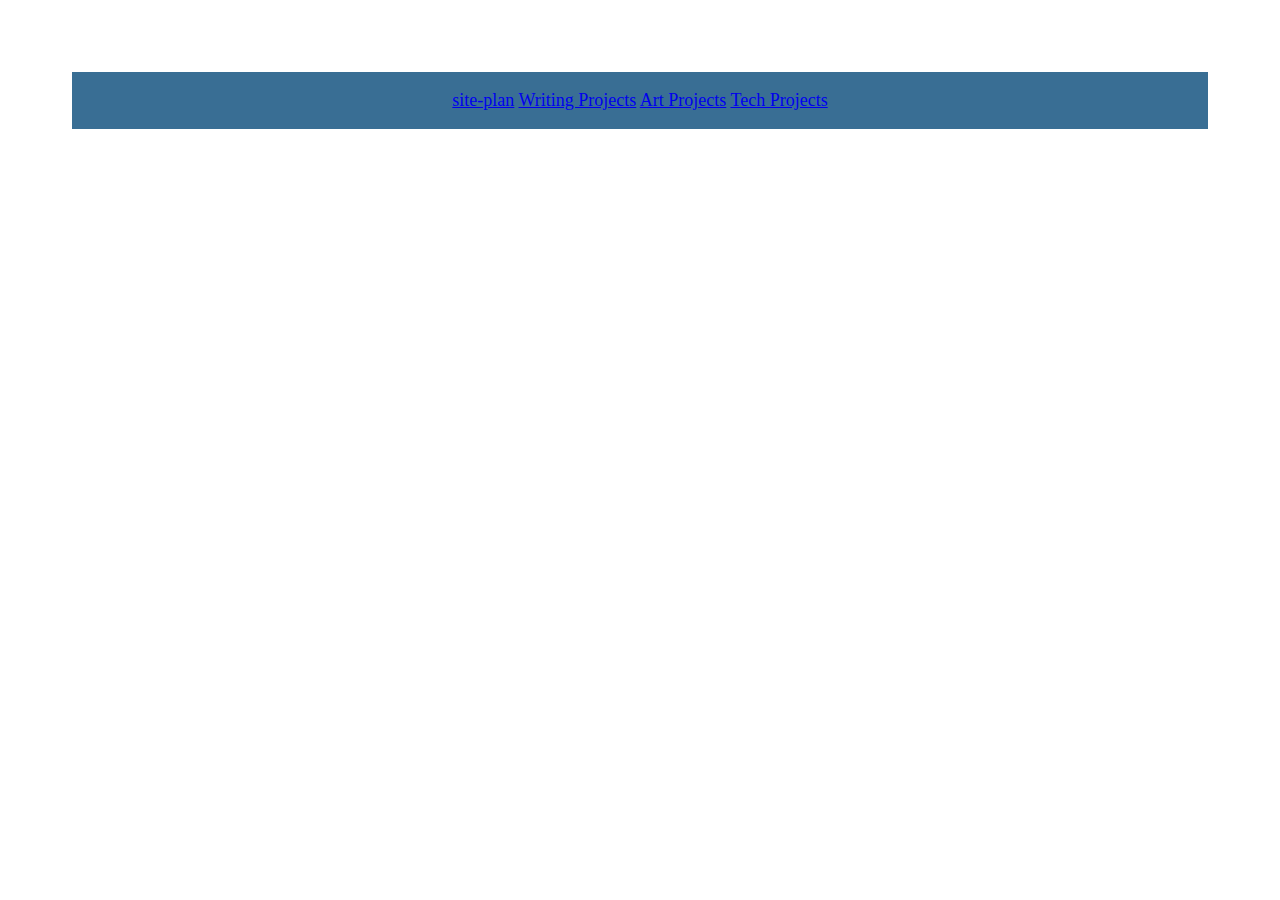
==== index.html @ 584b3587 "Added more to site plan" ====
<!-- 
This will be a website that contains all of the various projects that I have worked on 
over the years. It will contain links to references I used to learn as well as 
pictures, articles, and social media posts showing off the skills in question. It will have sections
with cards that will link to some fun projects as well some info on me. 

-->


<!DOCTYPE html>
<html lang="en">
<head>
    <meta charset="UTF-8">
    <meta name="viewport" content="width=device-width, initial-scale=1.0">
    <title>Home</title>
    <link rel="stylesheet" href="styles/site-plan.css">
</head>
<body>
    <header>
        <a href="site-plan.html">site-plan</a>
        <a href="writing/index.html">Writing Projects</a>
        <a href="art/index.html">Art Projects</a>
        <a href="tech/index.html">Tech Projects</a>
    </header>
</body>
</html>
---- styles/site-plan.css ----
/* if you are using any Google fonts change the font names below to your fonts. 
Any spaces in your font name should be replaced with a +. 
Fonts are separated by a | */
@import url('https://fonts.googleapis.com/css?family=IM+Fell+French+Canon+SC|Lato');
@import url('./font/acorn.woff');
@import url('./font/gt.woff');

:root {
  /* change the values below to your colors from your palette */
  --primary-color: rgb(60, 60, 255) ;
  --secondary-color: rgb(255, 255, 51) ;
  --accent1-color: rgb(255, 65, 65);
  --accent2-color: rgb(48, 48, 48);

  /* change the values below to your chosen font(s) */
  --heading-font: "acorn", Helvetica;
  --paragraph-font: "gt", Helvetica, sans-serif;

  /* these colors below should be chosen from among your palette colors above */
  --headline-color-on-white: #396E94;  /* headlines on a white background */ 
  --headline-color-on-color: white; /* headlines on a colored background */ 
  --paragraph-color-on-white: #396E94; /* paragraph text on a white background */ 
  --paragraph-color-on-color: white; /* paragraph text on a colored background */ 
  --paragraph-background-color: #396E94  ;
  --nav-link-color: #396E94;
  --nav-background-color: #D4AC0D;
  --nav-hover-link-color: white;
  --nav-hover-background-color: #396E94;
}


/*  Look around below...but DON'T CHANGE ANYTHING! */

body {
  max-width: 1200px;
  margin: 0 auto;
  padding: 4em;
  font-size: 18px;
  text-align: center;
}
img {
  display: block;
  margin: 0 auto;
}
h1, h2, h3, h4, h5, h6 {
  font-family: var(--heading-font);
  color: var(--headline-color-on-white);
}
h2 {
  text-align: center;
}
hr {
  height: 3px;
  margin: 35px 0;
  background: var(--accent1-color);
}
header {
  padding: 1em;
  text-align: center;
  color: var(--headline-color-on-color);
  background-color: var(--paragraph-background-color);
}
header > h1, header > h2 {
  color: var(--headline-color-on-color);
}

p {
  font-family: var(--paragraph-font);
  color: var(--paragraph-color-on-white);
  padding: 1em;
}
.colors {
  width: 100%;
  min-width: 350px;
  margin: 30px auto;
  text-align: center;
}
.colors th {
  background-color: #999;
}
.colors td{
  width: 25%;
  height: 3em;
}

.primary {
  background-color: var(--primary-color);
}
.secondary {
  background-color: var(--secondary-color);
}
.accent1 {
  background-color: var(--accent1-color);
}
.accent2{
  background-color: var(--accent2-color);
}

p.colored {
  background-color: var(--paragraph-background-color);
  color: var(--paragraph-color-on-color);
}

nav {
  background-color: var(--nav-background-color);
  line-height: 3em;
  text-align: center;
  font-size: 1.2em;
}
nav  {
  list-style-type: none;
  display: flex;

}
nav a {
  padding:1em;
  min-width: 120px;
  text-decoration: none;
  padding: 10px;

}
nav a:link, nav a:visited {
  color: var(--nav-link-color);
}
nav a:hover {
  color: var(--nav-hover-link-color);
  background-color: var(--nav-hover-background-color);
}

.sitemap {
  display: grid;
  justify-content: center;

  grid-template-columns: repeat(6, 15%);
  grid-template-rows: 3em 1.5em 1.5em 3em;
  grid-template-areas: ". . home home . ."
    ". . . top . ."
    ". left left right right ."
    "page2 page2 . . page3 page3";
}
.sitemap > div {

  text-align: center;

}
.sm-home {
  grid-area: home;
  background-color: #ccc;
  line-height: 3em;
}
.sm-page2 {
  grid-area: page2;
  background-color: #ccc;
  line-height: 3em;
}
.sm-page3 {
  grid-area: page3;
  background-color: #ccc;
  line-height: 3em;
}

.top {
  grid-area: top;
  border-left: 1px solid;
}

.left {
  grid-area: left;
  border-top: 1px solid;
  border-left: 1px solid;
}

.right {
  grid-area: right;
  border-top: 1px solid;
  border-right: 1px solid;
}
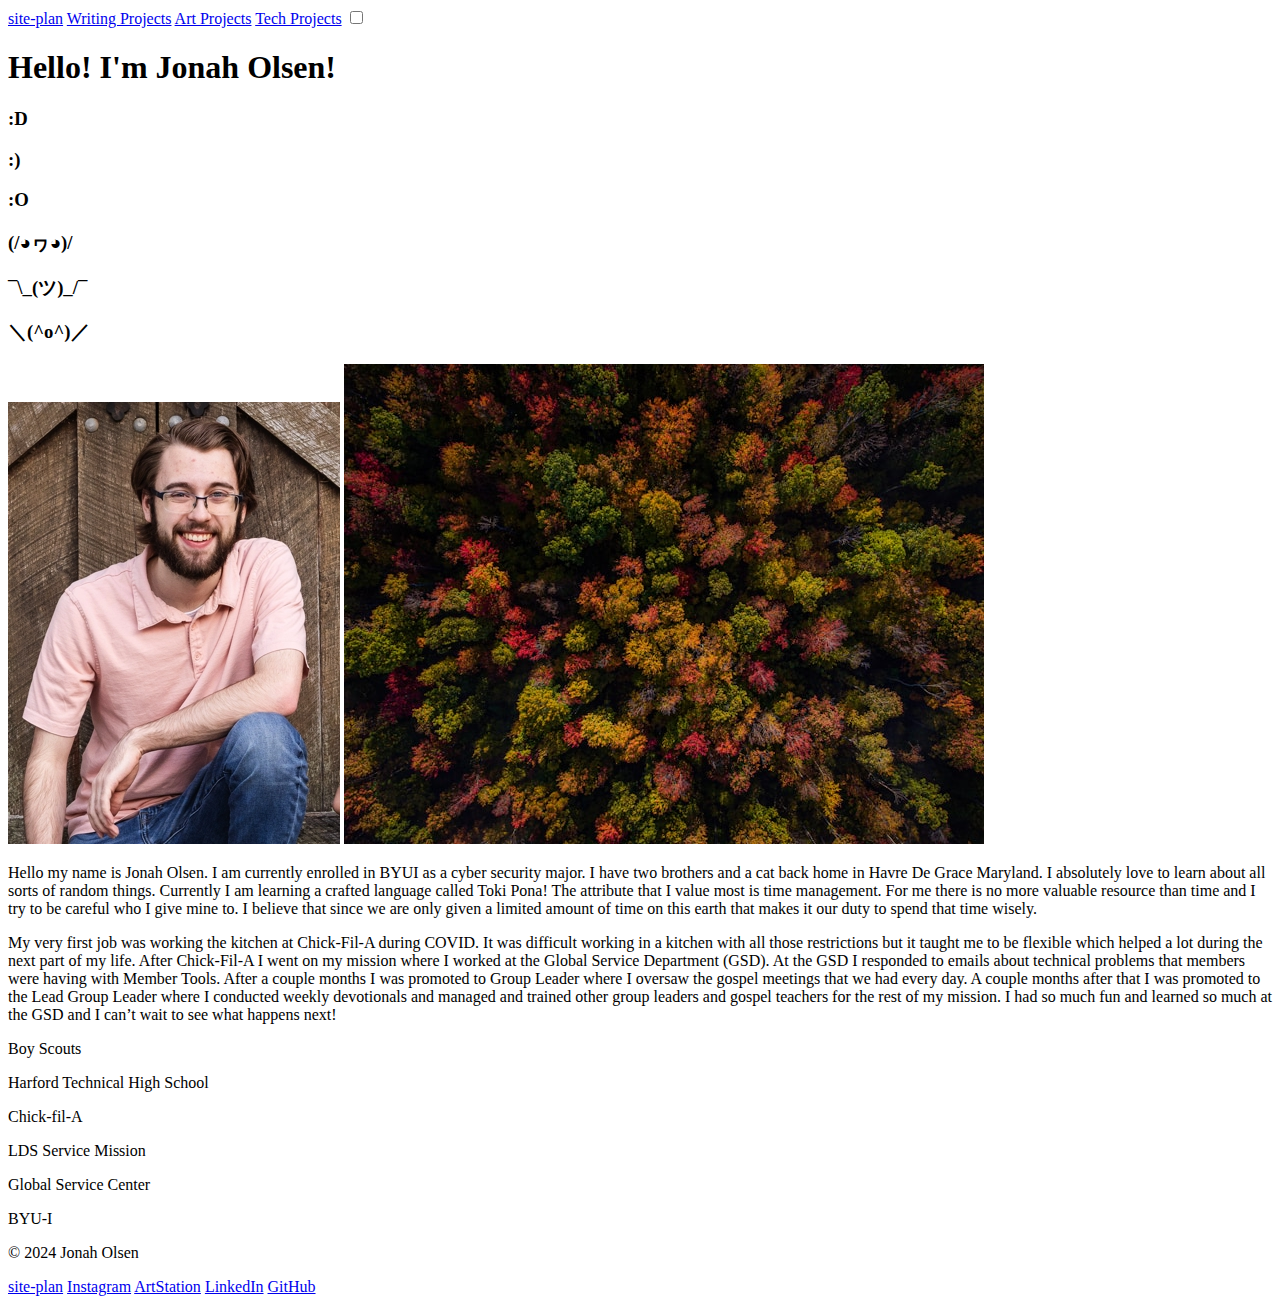
==== commit 54084c45: "added html" ====
--- a/index.html
+++ b/index.html
@@ -5,22 +5,87 @@
 with cards that will link to some fun projects as well some info on me. 
 
 -->
-
-
 <!DOCTYPE html>
 <html lang="en">
 <head>
     <meta charset="UTF-8">
     <meta name="viewport" content="width=device-width, initial-scale=1.0">
-    <title>Home</title>
-    <link rel="stylesheet" href="styles/site-plan.css">
+    <title>JonahOlsen || Home</title>
+    <link rel="stylesheet" href="styles/styles.css">
 </head>
 <body>
     <header>
+        <!-- <a class="logo" href="index.html"><img src="images/logo.png" alt="JonahOlsen.com"></a> -->
+        <nav>
+            <a href="index.html"></a>
+            <a href="site-plan.html">site-plan</a>
+            <a href="writing/index.html">Writing Projects</a>
+            <a href="art/index.html">Art Projects</a>
+            <a href="tech/index.html">Tech Projects</a>
+            <label class="switch">
+                <input type="checkbox">
+                <span class="slider round"></span>
+            </label>
+        </nav>
+    </header>
+    <main>
+        <div class="welcome" >
+            <h1>Hello! I'm Jonah Olsen!</h1>
+            <h3 class="emoti" >:D</h3>
+            <h3 class="emoti" >:)</h3>
+            <h3 class="emoti" >:O</h3>
+            <h3 class="emoti" >(/◕ヮ◕)/</h3>
+            <h3 class="emoti" >¯\_(ツ)_/¯</h3>
+            <h3 class="emoti" >＼(^o^)／</h3>
+        </div>
+
+        <div class="about_me">
+            <img class="me" src="images/SAC0088.webp" alt="A picture of Jonah Olsen">
+            <img class="behind_me" src="images/marylandTrees.jpg" alt="Trees">
+            <div class="about_me_body" >
+                <p>
+                    Hello my name is Jonah Olsen. I am currently enrolled in BYUI as a cyber security major. I have two brothers and a cat back home in Havre De Grace Maryland. I absolutely love to learn about all sorts of random things. Currently I am learning a crafted language called Toki Pona!
+                    The attribute that I value most is time management. For me there is no more valuable resource than time and I try to be careful who I give mine to. I believe that since we are only given a limited amount of time on this earth that makes it our duty to spend that time wisely. 
+                </p>
+            </div>
+        </div>
+
+        <div class="experience" >
+            <div class="experience_body" >
+                <p>
+                    My very first job was working the kitchen at Chick-Fil-A during COVID. It was difficult working in a kitchen with all those restrictions but it taught me to be flexible which helped a lot during the next part of my life. After Chick-Fil-A I went on my mission where I worked at the Global Service Department (GSD). At the GSD I responded to emails about technical problems that members were having with Member Tools. After a couple months I was promoted to Group Leader where I oversaw the gospel meetings that we had every day. A couple months after that I was promoted to the Lead Group Leader where I conducted weekly devotionals and managed and trained other group leaders and gospel teachers for the rest of my mission. I had so much fun and learned so much at the GSD and I can’t wait to see what happens next!
+                </p>
+            </div>
+            <div class="timeline_container" >
+                <div>
+                    <p>Boy Scouts</p>
+                </div>
+                <div>
+                    <p>Harford Technical High School</p>
+                </div>
+                <div>
+                    <p>Chick-fil-A</p>
+                </div>
+                <div>
+                    <p>LDS Service Mission</p>
+                </div>
+                <div>
+                    <p>Global Service Center</p>
+                </div>
+                <div>
+                    <p>BYU-I</p>
+                </div>
+            </div>
+        </div>
+    </main>
+
+    <footer>
+        <p class="copyright" >&copy; 2024 Jonah Olsen</p>
         <a href="site-plan.html">site-plan</a>
-        <a href="writing/index.html">Writing Projects</a>
-        <a href="art/index.html">Art Projects</a>
-        <a href="tech/index.html">Tech Projects</a>
-    </header>
+        <a href="#">Instagram</a>
+        <a href="#">ArtStation</a>
+        <a href="#">LinkedIn</a>
+        <a href="#">GitHub</a>
+    </footer>
 </body>
 </html>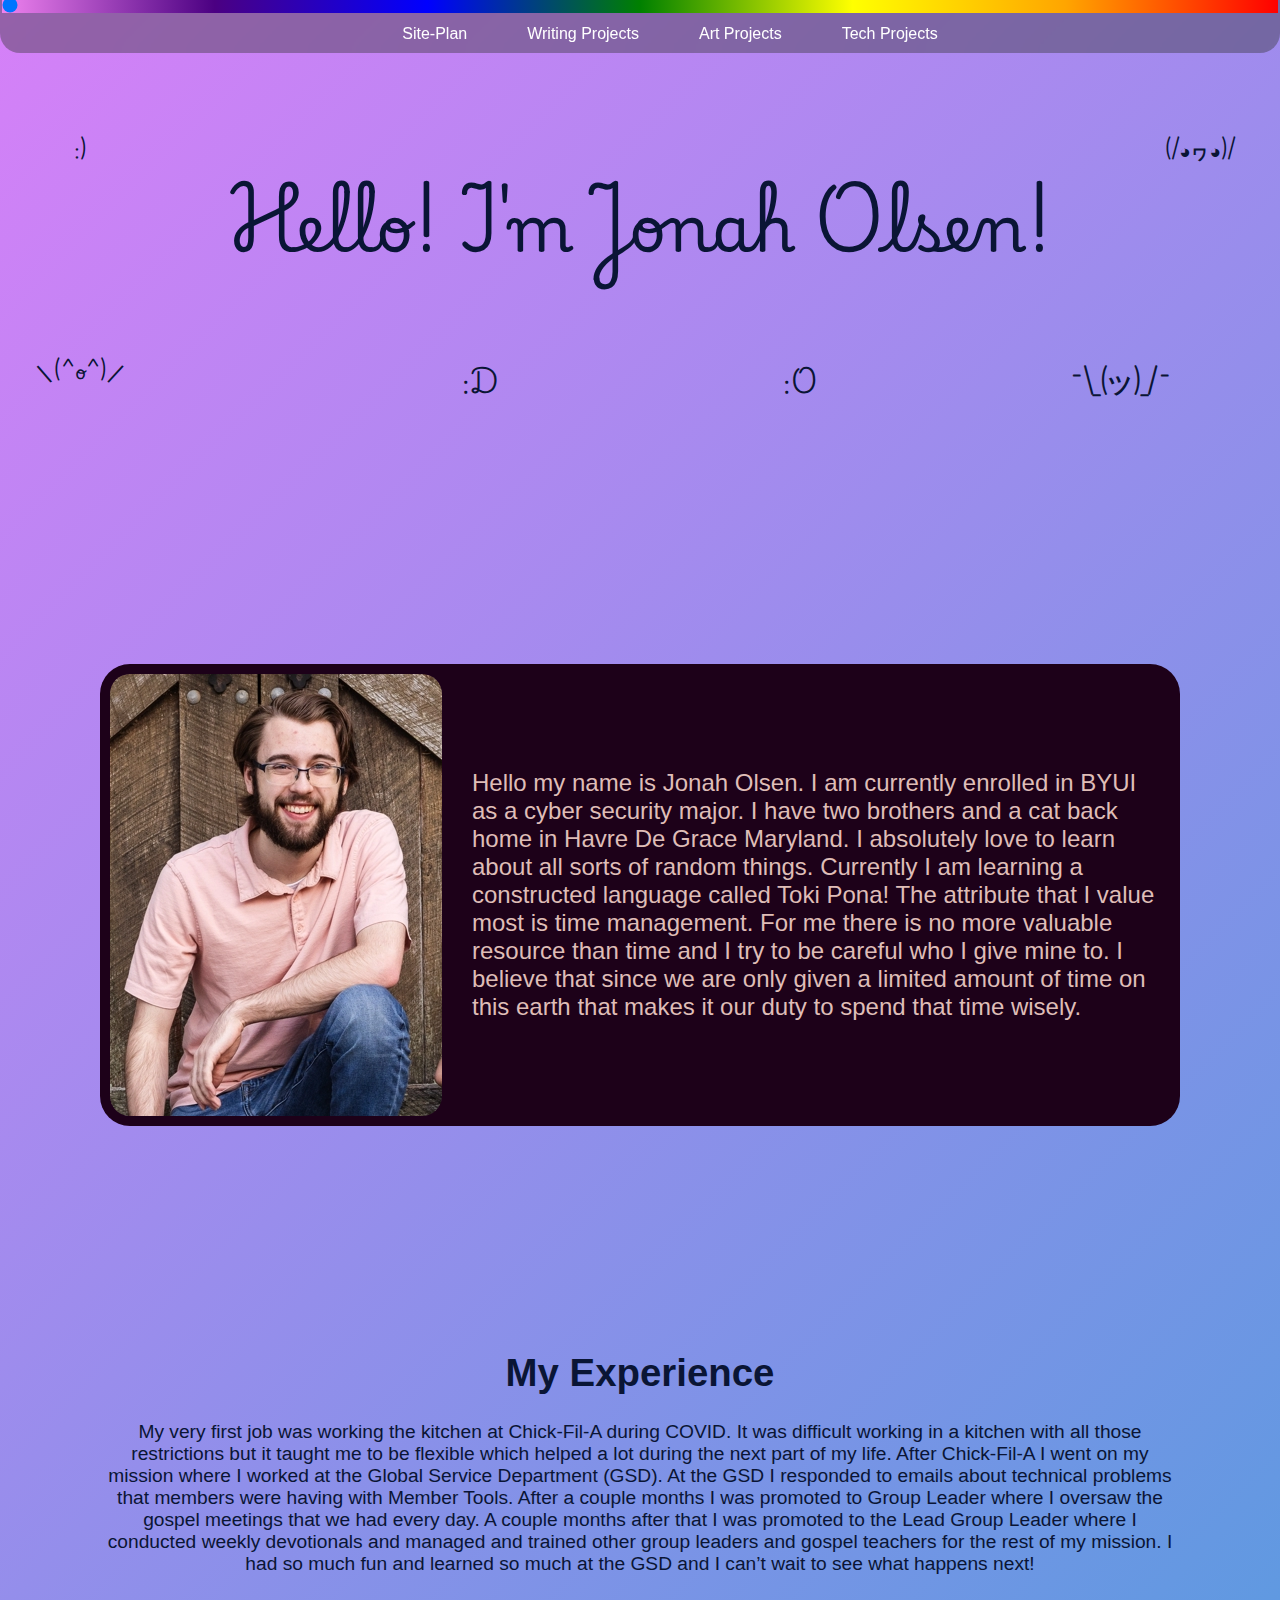
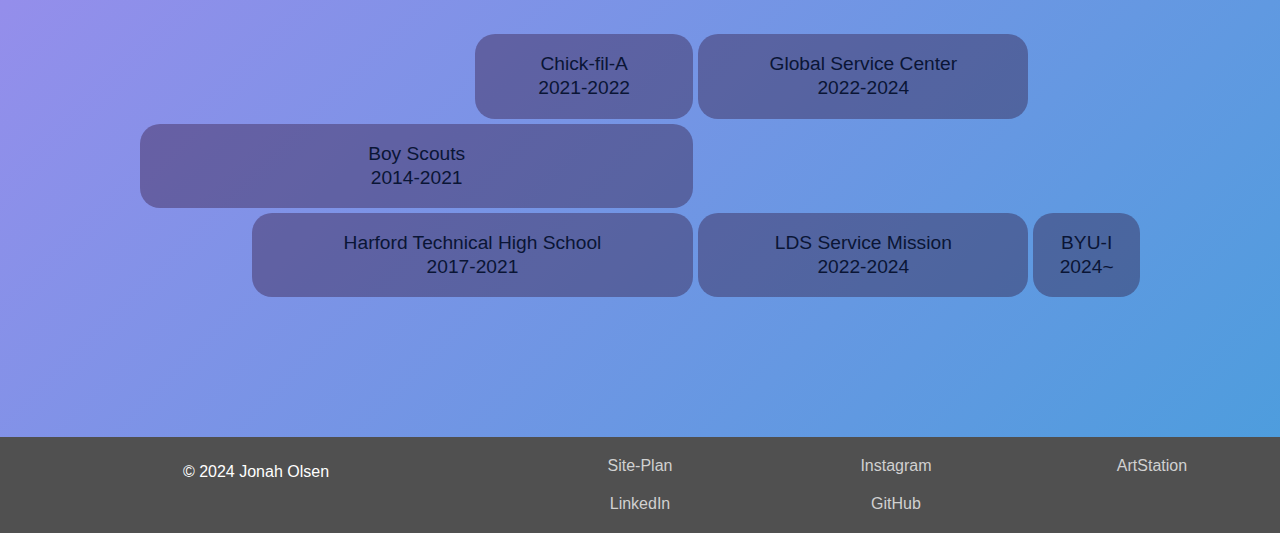
==== commit 202ba574: "added css for home page" ====
--- a/index.html
+++ b/index.html
@@ -10,41 +10,39 @@
 <head>
     <meta charset="UTF-8">
     <meta name="viewport" content="width=device-width, initial-scale=1.0">
-    <title>JonahOlsen || Home</title>
+    <title>Home</title>
     <link rel="stylesheet" href="styles/styles.css">
+    <link rel="icon" href="favicon.ico" type="image/x-icon">
 </head>
 <body>
     <header>
         <!-- <a class="logo" href="index.html"><img src="images/logo.png" alt="JonahOlsen.com"></a> -->
+        <input type="range" min="1" max="7" value="0" class="slider" id="color-slider">
         <nav>
             <a href="index.html"></a>
-            <a href="site-plan.html">site-plan</a>
+            <a href="site-plan.html">Site-Plan</a>
             <a href="writing/index.html">Writing Projects</a>
             <a href="art/index.html">Art Projects</a>
             <a href="tech/index.html">Tech Projects</a>
-            <label class="switch">
-                <input type="checkbox">
-                <span class="slider round"></span>
-            </label>
         </nav>
     </header>
+    <div class="space" ></div>
     <main>
         <div class="welcome" >
             <h1>Hello! I'm Jonah Olsen!</h1>
-            <h3 class="emoti" >:D</h3>
-            <h3 class="emoti" >:)</h3>
-            <h3 class="emoti" >:O</h3>
-            <h3 class="emoti" >(/◕ヮ◕)/</h3>
-            <h3 class="emoti" >¯\_(ツ)_/¯</h3>
-            <h3 class="emoti" >＼(^o^)／</h3>
+            <h3 class="emoti1" >:D</h3>
+            <h3 class="emoti2" >:)</h3>
+            <h3 class="emoti3" >:O</h3>
+            <h3 class="emoti4" >(/◕ヮ◕)/</h3>
+            <h3 class="emoti5" >¯\_(ツ)_/¯</h3>
+            <h3 class="emoti6" >＼(^o^)／</h3>
         </div>
 
         <div class="about_me">
-            <img class="me" src="images/SAC0088.webp" alt="A picture of Jonah Olsen">
-            <img class="behind_me" src="images/marylandTrees.jpg" alt="Trees">
             <div class="about_me_body" >
+                <img class="me" src="images/SAC0088.webp" alt="A picture of Jonah Olsen">
                 <p>
-                    Hello my name is Jonah Olsen. I am currently enrolled in BYUI as a cyber security major. I have two brothers and a cat back home in Havre De Grace Maryland. I absolutely love to learn about all sorts of random things. Currently I am learning a crafted language called Toki Pona!
+                    Hello my name is Jonah Olsen. I am currently enrolled in BYUI as a cyber security major. I have two brothers and a cat back home in Havre De Grace Maryland. I absolutely love to learn about all sorts of random things. Currently I am learning a constructed language called Toki Pona!
                     The attribute that I value most is time management. For me there is no more valuable resource than time and I try to be careful who I give mine to. I believe that since we are only given a limited amount of time on this earth that makes it our duty to spend that time wisely. 
                 </p>
             </div>
@@ -52,28 +50,35 @@
 
         <div class="experience" >
             <div class="experience_body" >
+                <h1>My Experience</h1>
                 <p>
                     My very first job was working the kitchen at Chick-Fil-A during COVID. It was difficult working in a kitchen with all those restrictions but it taught me to be flexible which helped a lot during the next part of my life. After Chick-Fil-A I went on my mission where I worked at the Global Service Department (GSD). At the GSD I responded to emails about technical problems that members were having with Member Tools. After a couple months I was promoted to Group Leader where I oversaw the gospel meetings that we had every day. A couple months after that I was promoted to the Lead Group Leader where I conducted weekly devotionals and managed and trained other group leaders and gospel teachers for the rest of my mission. I had so much fun and learned so much at the GSD and I can’t wait to see what happens next!
                 </p>
             </div>
             <div class="timeline_container" >
-                <div>
+                <div class="boyscouts" >
                     <p>Boy Scouts</p>
+                    <p>2014-2021</p>
                 </div>
-                <div>
+                <div class="highschool" >
                     <p>Harford Technical High School</p>
+                    <p>2017-2021</p>
                 </div>
-                <div>
+                <div class="chick" >
                     <p>Chick-fil-A</p>
+                    <p>2021-2022</p>
                 </div>
-                <div>
+                <div class="mission" >
                     <p>LDS Service Mission</p>
+                    <p>2022-2024</p>
                 </div>
-                <div>
+                <div class="gsd" >
                     <p>Global Service Center</p>
+                    <p>2022-2024</p>
                 </div>
-                <div>
+                <div class="byui" >
                     <p>BYU-I</p>
+                    <p>2024~</p>
                 </div>
             </div>
         </div>
@@ -81,7 +86,7 @@
 
     <footer>
         <p class="copyright" >&copy; 2024 Jonah Olsen</p>
-        <a href="site-plan.html">site-plan</a>
+        <a href="site-plan.html">Site-Plan</a>
         <a href="#">Instagram</a>
         <a href="#">ArtStation</a>
         <a href="#">LinkedIn</a>
--- a/styles/styles.css
+++ b/styles/styles.css
@@ -0,0 +1,243 @@
+@import url('https://fonts.googleapis.com/css?family=IM+Fell+French+Canon+SC|Lato');
+@import url('https://fonts.googleapis.com/css2?family=Playwrite+PT:wght@100..400&display=swap');
+@font-face {
+    font-family: 'ExampleFont';
+    src: url('font/SFPRODISPLAYREGULAR.otf') format('opentype');
+}
+
+body{
+    /* font-family: "Playwrite PT", sans-serif; */
+    font-family: "SF", sans-serif;
+    margin: 0;
+    padding: 0;
+    color: rgb(10, 21, 53);
+    background: linear-gradient(-45deg, #06f1ba, #23a6d5, #d680f8);
+	background-size: 400% 400%;
+	animation: gradient 15s ease infinite;
+	height: 100vh;
+    /* overflow: hidden; */
+}
+body::-webkit-scrollbar {
+    display: none;
+}
+@keyframes gradient {
+	0% {
+		background-position: 0% 50%;
+	}
+	50% {
+		background-position: 100% 50%;
+	}
+	100% {
+		background-position: 0% 50%;
+	}
+}
+header {
+    background-color: rgba(51, 51, 51, 0.4);
+    backdrop-filter: blur(10px);
+    color: white;
+    padding-bottom: 10px 0;
+    text-align: center;
+    width: 100%;
+    position: fixed;
+    top: 0;
+    left: 0;
+    z-index: 1001;
+    border-bottom-left-radius: 20px;
+    border-bottom-right-radius: 20px;
+    display: grid;
+    grid-template-rows: 15px 1fr;
+}
+header nav {
+    grid-row: 2/3;
+    display: flex;
+    justify-content: center;
+    gap: 30px;
+}
+header .slider{
+    grid-row: 1/2;
+    height: calc(100% - 10px); 
+    outline: none;
+    /* background: linear-gradient(to right, violet, indigo, blue, green, yellow, orange, red); */
+}
+#color-slider::-webkit-slider-runnable-track {
+    background: linear-gradient(to right, violet, indigo, blue, green, yellow, orange, red);
+}
+header nav a {
+    color: white;
+    text-decoration: none;
+    padding: 10px 15px;
+    transition: background-color 0.3s, color 0.3s;
+}
+
+header nav a:hover {
+    background-color: rgba(255, 255, 255, 0.2);
+    color: #290625;
+    border-radius: 5px;
+}
+
+.space {
+    height: 100px; /* Adjusted to match header height */
+}
+.welcome{
+    padding: 10px 0;
+    text-align: center;
+    display: grid;
+    grid-template-columns: repeat(8, 1fr);
+    grid-template-rows: repeat(2, 1fr);
+    font-family: "playwrite PT", sans-serif;
+}
+.welcome h1{
+    grid-column: 2 / 8;
+    grid-row: 1 / 2;
+    font-size: 4em;
+}
+.emoti1{
+    grid-column: 3 / 5;
+    grid-row: 2 / 3;
+    font-size: 1.5em;
+}
+.emoti3{
+    grid-column: 5 / 7;
+    grid-row: 2 / 3;
+    font-size: 1.5em;
+}
+.emoti5{
+    grid-column: 7 / 9;
+    grid-row: 2 / 3;
+    font-size: 1.5em;
+}
+.about_me{
+    padding: 100px 100px;
+    text-align: center;
+    display: grid;
+    grid-template-columns: repeat(8, 1fr);
+    grid-template-rows: repeat(3, 1fr);
+    gap: 20px;
+}
+.about_me_body p{
+    padding: 10px;
+    color: #dfbdb7;
+    grid-column: 1 / 2;
+}
+.me {
+    grid-column: 1 / 4;
+    z-index: 1000;
+    width: 100%; 
+    height: auto; 
+    object-fit: cover; 
+    border-radius: 20px;
+}
+.about_me_body {
+    grid-column: 1 / 9; 
+    grid-row: 1 / 4; 
+    font-size: 1.5em;
+    background-color: rgb(29, 1, 25);
+    color: #8dccbd;
+    border-radius: 30px;
+    padding: 10px;
+    display: flex;
+    align-items: center; 
+    justify-content: center;
+    text-align: left;
+    gap: 20px; 
+}
+.experience{
+    padding: 100px 100px;
+    text-align: center;
+    font-size: larger;
+}
+.timeline_container{
+    display: grid;
+    grid-template-columns: repeat(9, 1fr);
+    grid-template-rows: repeat(3, 1fr);
+    gap: 5px;
+    padding: 40px;
+}
+.timeline_container div :nth-child(1){
+    margin-bottom: 2px;
+}
+.timeline_container div :nth-child(2){
+    margin-top: 2px;
+}
+.boyscouts{
+    grid-column: 1 / 6;
+    grid-row: 2 / 3;
+    z-index: 1000;
+    width: 100%; 
+    height: auto; 
+    object-fit: cover; 
+    border-radius: 20px;
+    background-color: #29062559;
+}
+.highschool{
+    grid-column: 2 / 6;
+    grid-row: 3 / 4;
+    width: 100%; 
+    height: auto; 
+    object-fit: cover; 
+    border-radius: 20px;
+    background-color: #29062559;
+}
+.chick{
+    grid-column: 4 / 6;
+    grid-row: 1 / 2;
+    width: 100%; 
+    height: auto; 
+    object-fit: cover; 
+    border-radius: 20px;
+    background-color: #29062559;
+}
+.mission{
+    grid-column: 6 / 9;
+    grid-row: 3 / 4;
+    width: 100%; 
+    height: auto; 
+    object-fit: cover; 
+    border-radius: 20px;
+    background-color: #29062559;
+}
+.gsd{
+    grid-column: 6 / 9;
+    grid-row: 1 / 2;
+    width: 100%; 
+    height: auto; 
+    object-fit: cover; 
+    border-radius: 20px;
+    background-color: #29062559;
+}
+.byui{
+    grid-column: 9 / 10;
+    grid-row: 3 / 4;
+    width: 100%; 
+    height: auto; 
+    object-fit: cover; 
+    border-radius: 20px;
+    background-color: #29062559;
+}
+footer{
+    background-color: rgb(80, 80, 80);
+    color: white;
+    padding: 10px 0;
+    text-align: center;
+    width: 100%;
+    bottom: 0;
+    left: 0;
+    display: grid;
+    grid-template-rows: 1fr 1fr;
+    grid-template-columns: 2fr 1fr 1fr 1fr;
+}
+footer a {
+    color: rgb(209, 209, 209);
+    text-decoration: none;
+    padding: 10px 15px;
+    transition: background-color 0.3s, color 0.3s;
+}
+footer a:hover {
+    background-color: rgba(255, 255, 255, 0.2);
+    color: #290625;
+    border-radius: 5px;
+}
+.copyright{
+    grid-column: 1 / 2;
+    grid-row: 1 / 3;
+}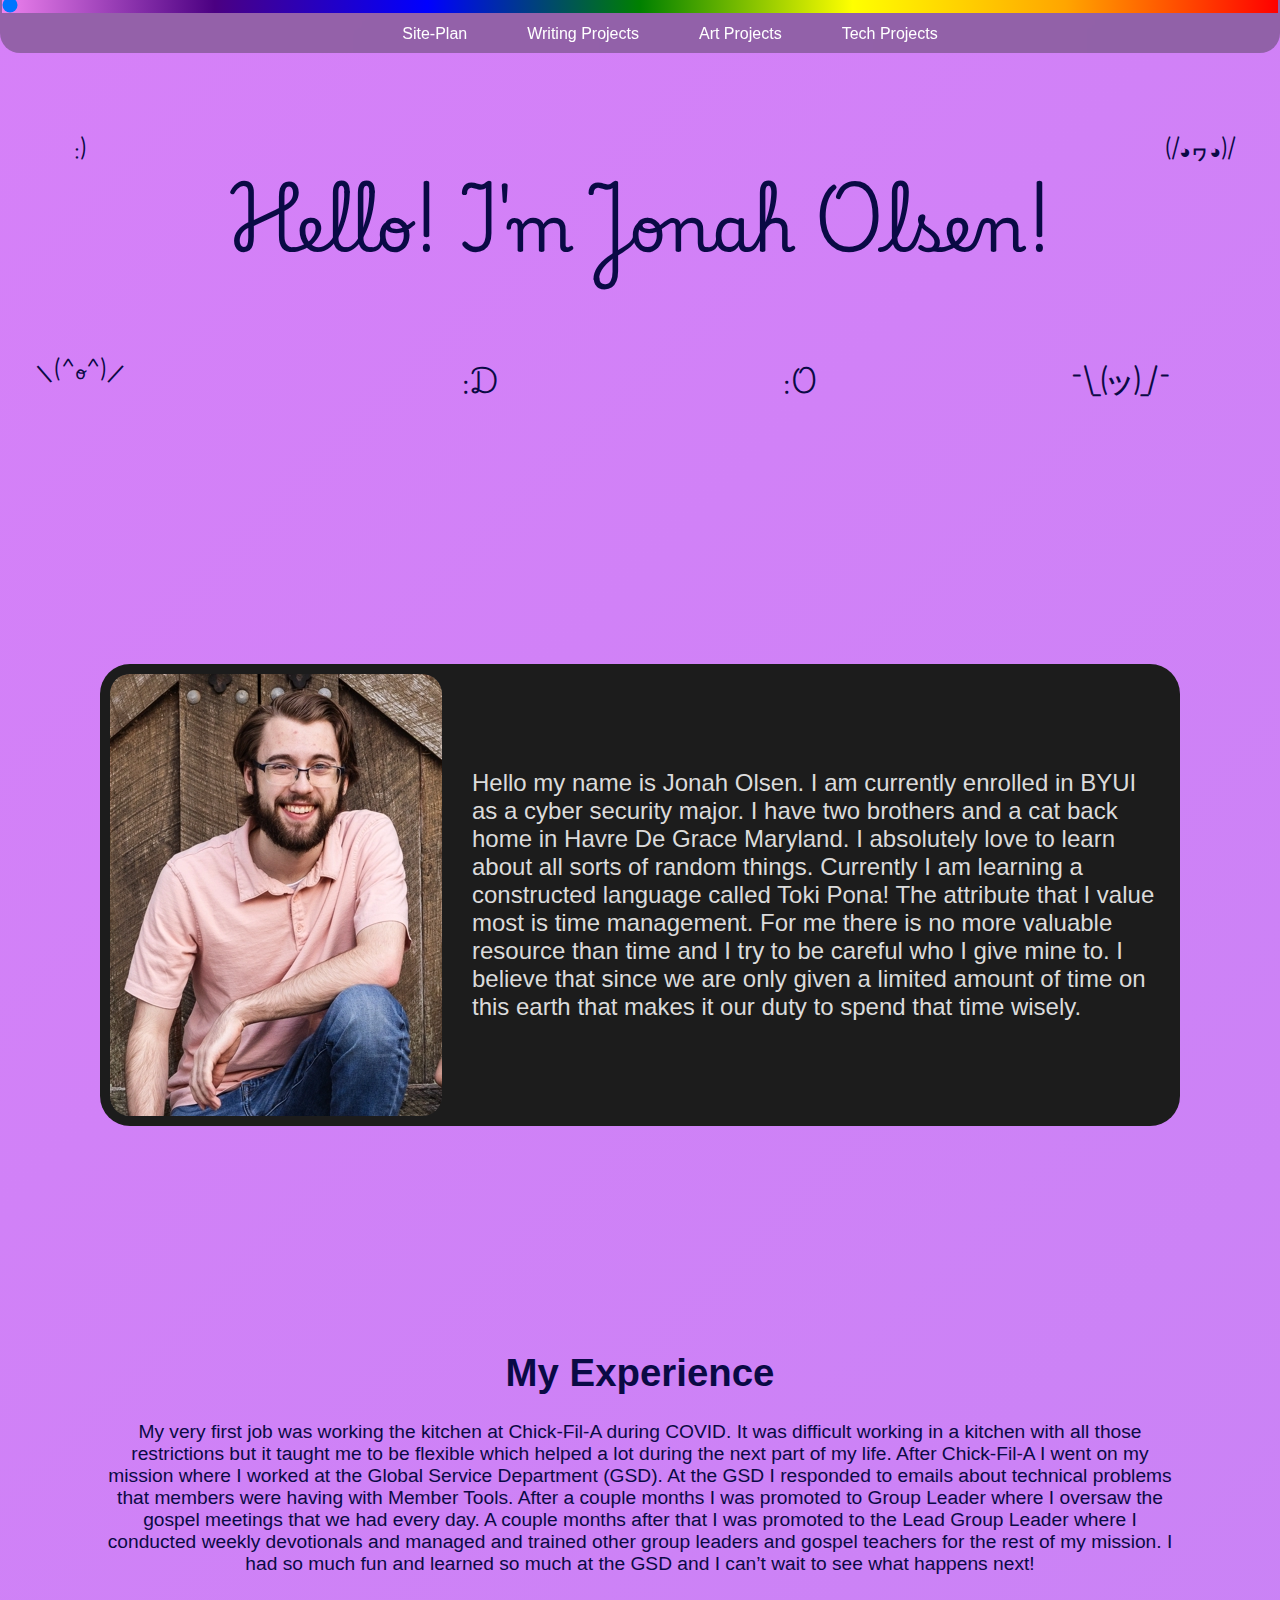
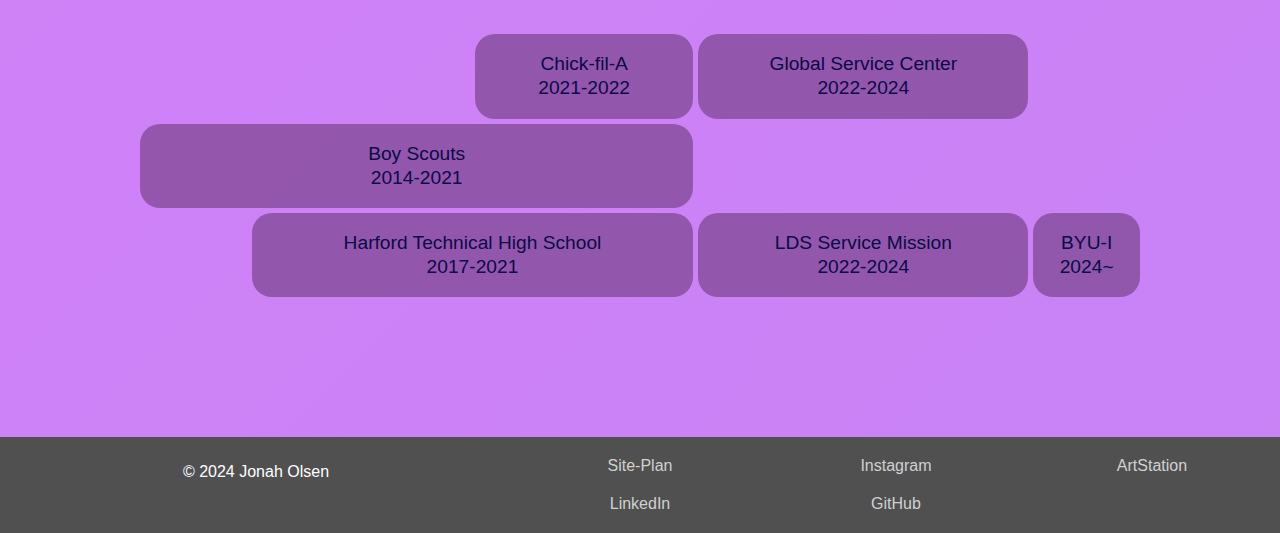
==== commit e4f970e8: "added a little funcality to slider" ====
--- a/index.html
+++ b/index.html
@@ -92,5 +92,6 @@
         <a href="#">LinkedIn</a>
         <a href="#">GitHub</a>
     </footer>
+    <script src="scripts/scripts.js"></script>
 </body>
 </html>--- a/styles/styles.css
+++ b/styles/styles.css
@@ -3,6 +3,12 @@
 @font-face {
     font-family: 'ExampleFont';
     src: url('font/SFPRODISPLAYREGULAR.otf') format('opentype');
+}
+:root {
+    --bg-color1: #06f1ba;
+    --bg-color2: #23a6d5;
+    --bg-color3: #d680f8;
+    --text-color: #0a0a45;
 }
 
 body{
@@ -10,9 +16,9 @@
     font-family: "SF", sans-serif;
     margin: 0;
     padding: 0;
-    color: rgb(10, 21, 53);
-    background: linear-gradient(-45deg, #06f1ba, #23a6d5, #d680f8);
-	background-size: 400% 400%;
+    color: var(--text-color);
+    background: linear-gradient(-45deg, var(--bg-color1), var(--bg-color2), var(--bg-color3));
+	background-size: 4000% 4000%;
 	animation: gradient 15s ease infinite;
 	height: 100vh;
     /* overflow: hidden; */
@@ -116,7 +122,7 @@
 }
 .about_me_body p{
     padding: 10px;
-    color: #dfbdb7;
+    color: #dbdbdb;
     grid-column: 1 / 2;
 }
 .me {
@@ -131,7 +137,7 @@
     grid-column: 1 / 9; 
     grid-row: 1 / 4; 
     font-size: 1.5em;
-    background-color: rgb(29, 1, 25);
+    background-color: rgb(28, 28, 28);
     color: #8dccbd;
     border-radius: 30px;
     padding: 10px;
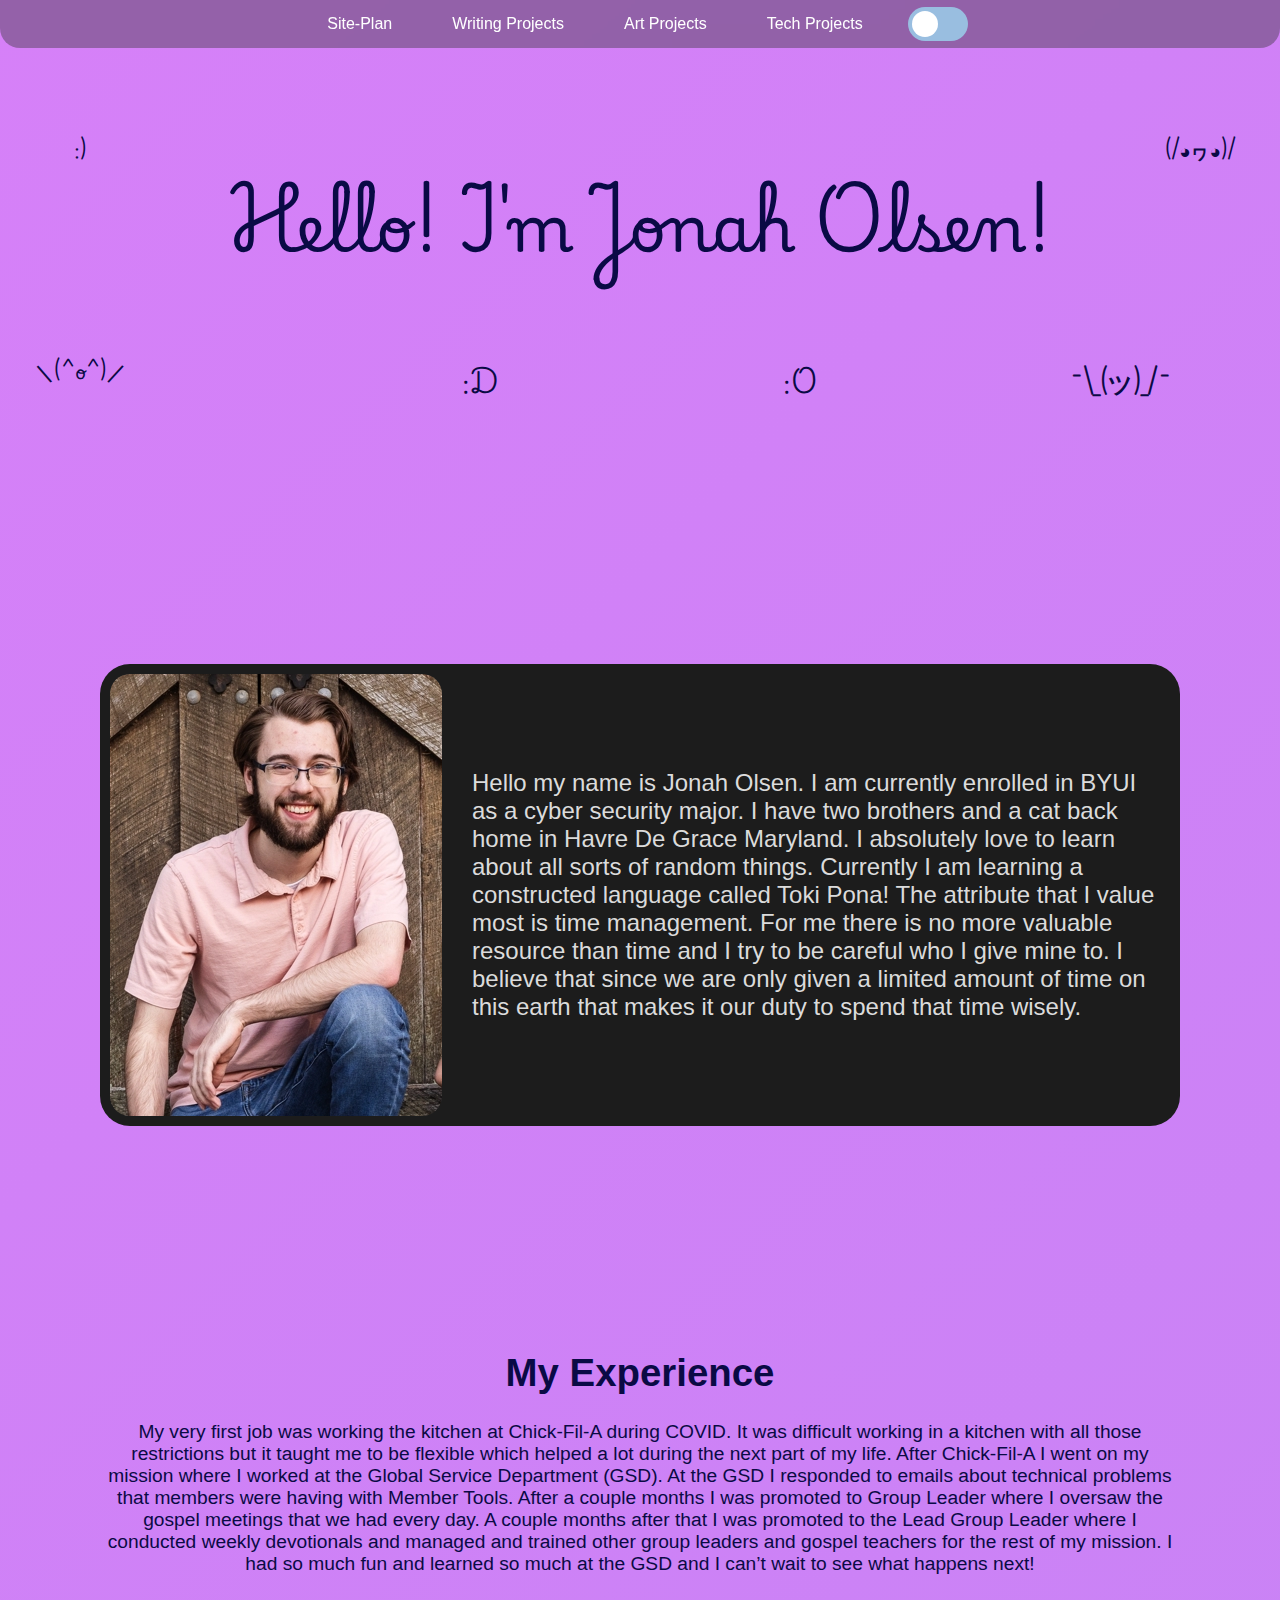
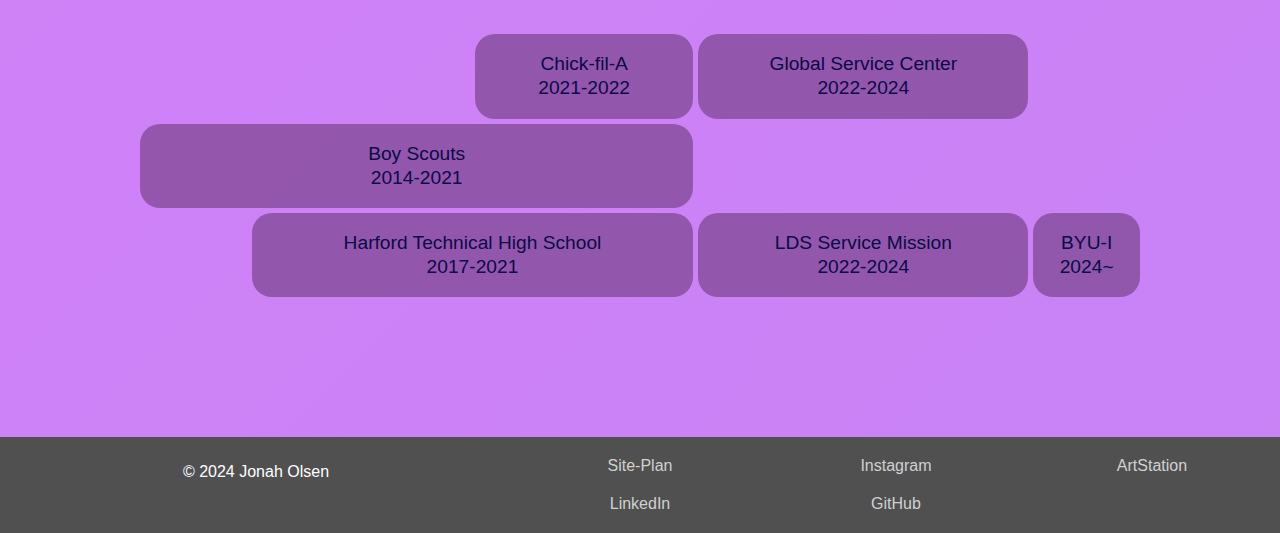
==== commit 1053765f: "added tech page css" ====
--- a/index.html
+++ b/index.html
@@ -17,13 +17,16 @@
 <body>
     <header>
         <!-- <a class="logo" href="index.html"><img src="images/logo.png" alt="JonahOlsen.com"></a> -->
-        <input type="range" min="1" max="7" value="0" class="slider" id="color-slider">
         <nav>
-            <a href="index.html"></a>
             <a href="site-plan.html">Site-Plan</a>
             <a href="writing/index.html">Writing Projects</a>
             <a href="art/index.html">Art Projects</a>
             <a href="tech/index.html">Tech Projects</a>
+
+            <label class="switch">
+                <input type="checkbox" id="themeSwitcher">
+                <span class="slider"></span>
+            </label>
         </nav>
     </header>
     <div class="space" ></div>
--- a/styles/styles.css
+++ b/styles/styles.css
@@ -23,9 +23,7 @@
 	height: 100vh;
     /* overflow: hidden; */
 }
-body::-webkit-scrollbar {
-    display: none;
-}
+
 @keyframes gradient {
 	0% {
 		background-position: 0% 50%;
@@ -41,7 +39,7 @@
     background-color: rgba(51, 51, 51, 0.4);
     backdrop-filter: blur(10px);
     color: white;
-    padding-bottom: 10px 0;
+    /* padding-bottom: 10px; */
     text-align: center;
     width: 100%;
     position: fixed;
@@ -51,36 +49,80 @@
     border-bottom-left-radius: 20px;
     border-bottom-right-radius: 20px;
     display: grid;
-    grid-template-rows: 15px 1fr;
+    grid-template-rows: 1fr;
 }
 header nav {
     grid-row: 2/3;
     display: flex;
     justify-content: center;
+    align-items: center;
     gap: 30px;
-}
-header .slider{
-    grid-row: 1/2;
-    height: calc(100% - 10px); 
-    outline: none;
-    /* background: linear-gradient(to right, violet, indigo, blue, green, yellow, orange, red); */
-}
-#color-slider::-webkit-slider-runnable-track {
-    background: linear-gradient(to right, violet, indigo, blue, green, yellow, orange, red);
 }
 header nav a {
     color: white;
     text-decoration: none;
-    padding: 10px 15px;
+    padding: 15px 15px;
     transition: background-color 0.3s, color 0.3s;
 }
-
 header nav a:hover {
     background-color: rgba(255, 255, 255, 0.2);
     color: #290625;
     border-radius: 5px;
 }
+.switch {
+    position: relative;
+    display: inline-block;
+    width: 60px;
+    height: 34px;
+}
+/* Hide default HTML checkbox */
+.switch input {
+    opacity: 0;
+    width: 0;
+    height: 0;
+}
+/* The slider */
+.slider {
+    position: absolute;
+    cursor: pointer;
+    top: 0;
+    left: 0;
+    right: 0;
+    bottom: 0;
+    background-color: #99bee0;
+    -webkit-transition: .4s;
+    transition: .4s;
 
+}
+.slider:before {
+    position: absolute;
+    content: "";
+    height: 26px;
+    width: 26px;
+    left: 4px;
+    bottom: 4px;
+    background-color: white;
+    -webkit-transition: .4s;
+    transition: .4s;
+}
+input:checked + .slider {
+    background-color: #29a14d;
+}
+input:focus + .slider {
+    box-shadow: 0 0 1px #2196F3;
+}
+input:checked + .slider:before {
+    -webkit-transform: translateX(26px);
+    -ms-transform: translateX(26px);
+    transform: translateX(26px);
+}
+/* Rounded sliders */
+.slider {
+    border-radius: 34px;
+}
+.slider:before {
+    border-radius: 50%;
+}
 .space {
     height: 100px; /* Adjusted to match header height */
 }
@@ -246,4 +288,44 @@
 .copyright{
     grid-column: 1 / 2;
     grid-row: 1 / 3;
+}
+/* tech project page */
+.code_container {
+    display: grid;
+    grid-template-columns: repeat(2, 1fr);
+    gap: 20px;
+    padding: 30px;
+    justify-content: center;
+}
+.code_container h1 {
+    text-align: center;
+}
+.card {
+    background-color: #0a0a45;
+    color: #8dccbd;
+    border-radius: 20px;
+    padding: 20px;
+    display: grid;
+    grid-template-columns: 1fr 1fr;
+    gap: 20px;
+    height: 400px;
+}
+.card div{
+    margin: 0;
+    grid-column: 1/2;
+}
+iframe {
+    overflow: hidden;
+    box-shadow: 0 4px 8px rgba(0, 0, 0, 0.1);
+    border: 2px solid #ccc;
+    border-radius: 8px;
+    width: 100%;
+    height: 100%;
+}
+.code_container .card{
+    grid-column: 1 / -1;
+}
+.card iframe {
+    grid-column: 2/3;
+    grid-row: 1;
 }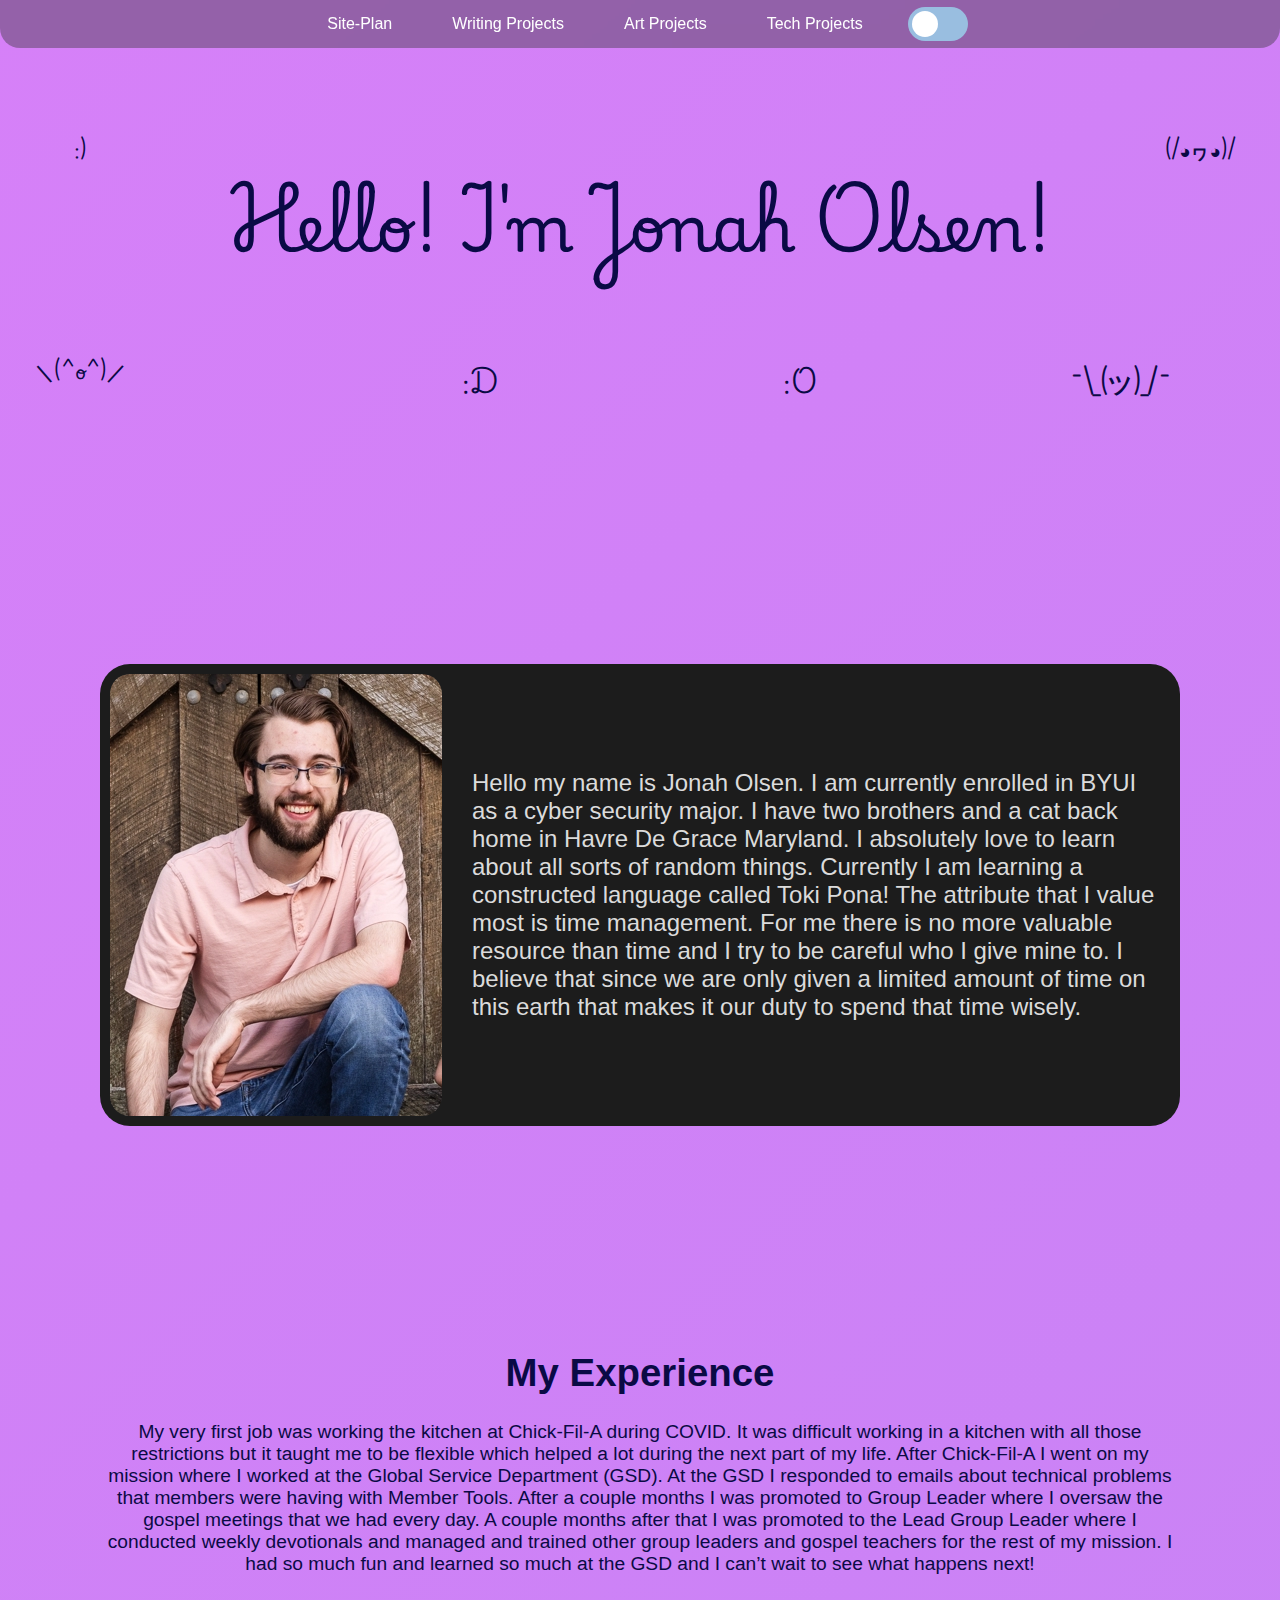
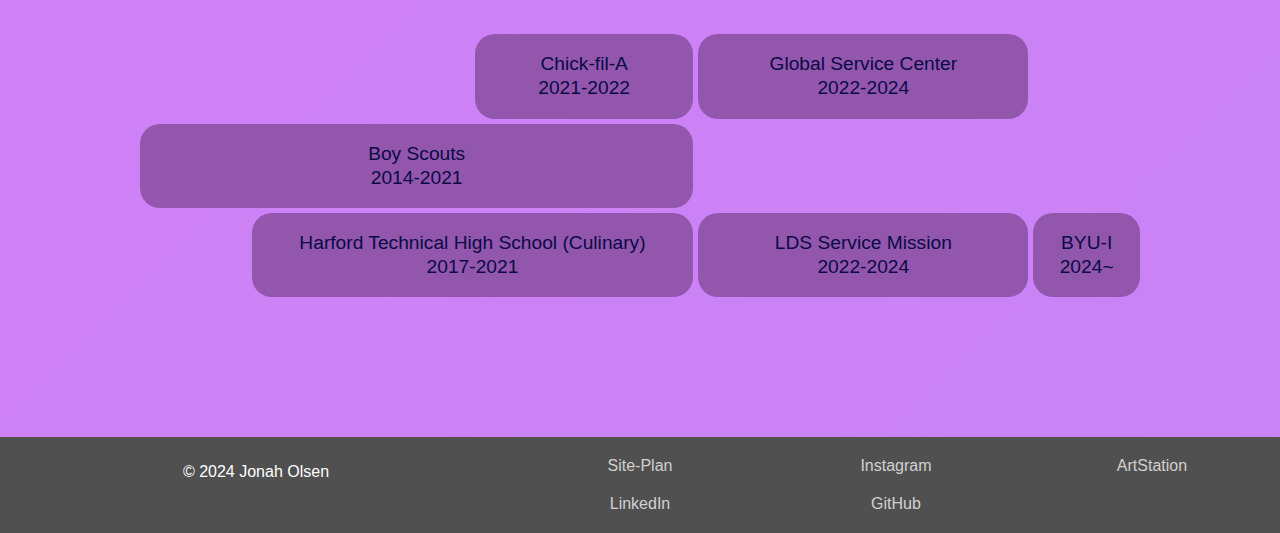
==== commit 23553094: "added art subpage" ====
--- a/index.html
+++ b/index.html
@@ -64,7 +64,7 @@
                     <p>2014-2021</p>
                 </div>
                 <div class="highschool" >
-                    <p>Harford Technical High School</p>
+                    <p>Harford Technical High School (Culinary)</p>
                     <p>2017-2021</p>
                 </div>
                 <div class="chick" >
@@ -90,10 +90,10 @@
     <footer>
         <p class="copyright" >&copy; 2024 Jonah Olsen</p>
         <a href="site-plan.html">Site-Plan</a>
-        <a href="#">Instagram</a>
-        <a href="#">ArtStation</a>
-        <a href="#">LinkedIn</a>
-        <a href="#">GitHub</a>
+        <a href="https://www.instagram.com/jonah.olsen?igsh=OHZqdWw3eDVmb2Q5">Instagram</a>
+        <a href="https://jonah_olsen.artstation.com">ArtStation</a>
+        <a href="https://www.linkedin.com/in/jonah-olsen-05090228a/">LinkedIn</a>
+        <a href="https://github.com/jonaholsen14">GitHub</a>
     </footer>
     <script src="scripts/scripts.js"></script>
 </body>
--- a/styles/styles.css
+++ b/styles/styles.css
@@ -328,4 +328,18 @@
 .card iframe {
     grid-column: 2/3;
     grid-row: 1;
-}+}
+
+/* Art page*/
+.container {
+    display: grid;
+    grid-template-columns: repeat(1, 1fr);
+    gap: 20px;
+    padding: 30px;
+    justify-content: center;
+}
+.container h1 {
+    text-align: center;
+    font-size: 4em;
+    font-family: "Playwrite PT", sans-serif;
+}
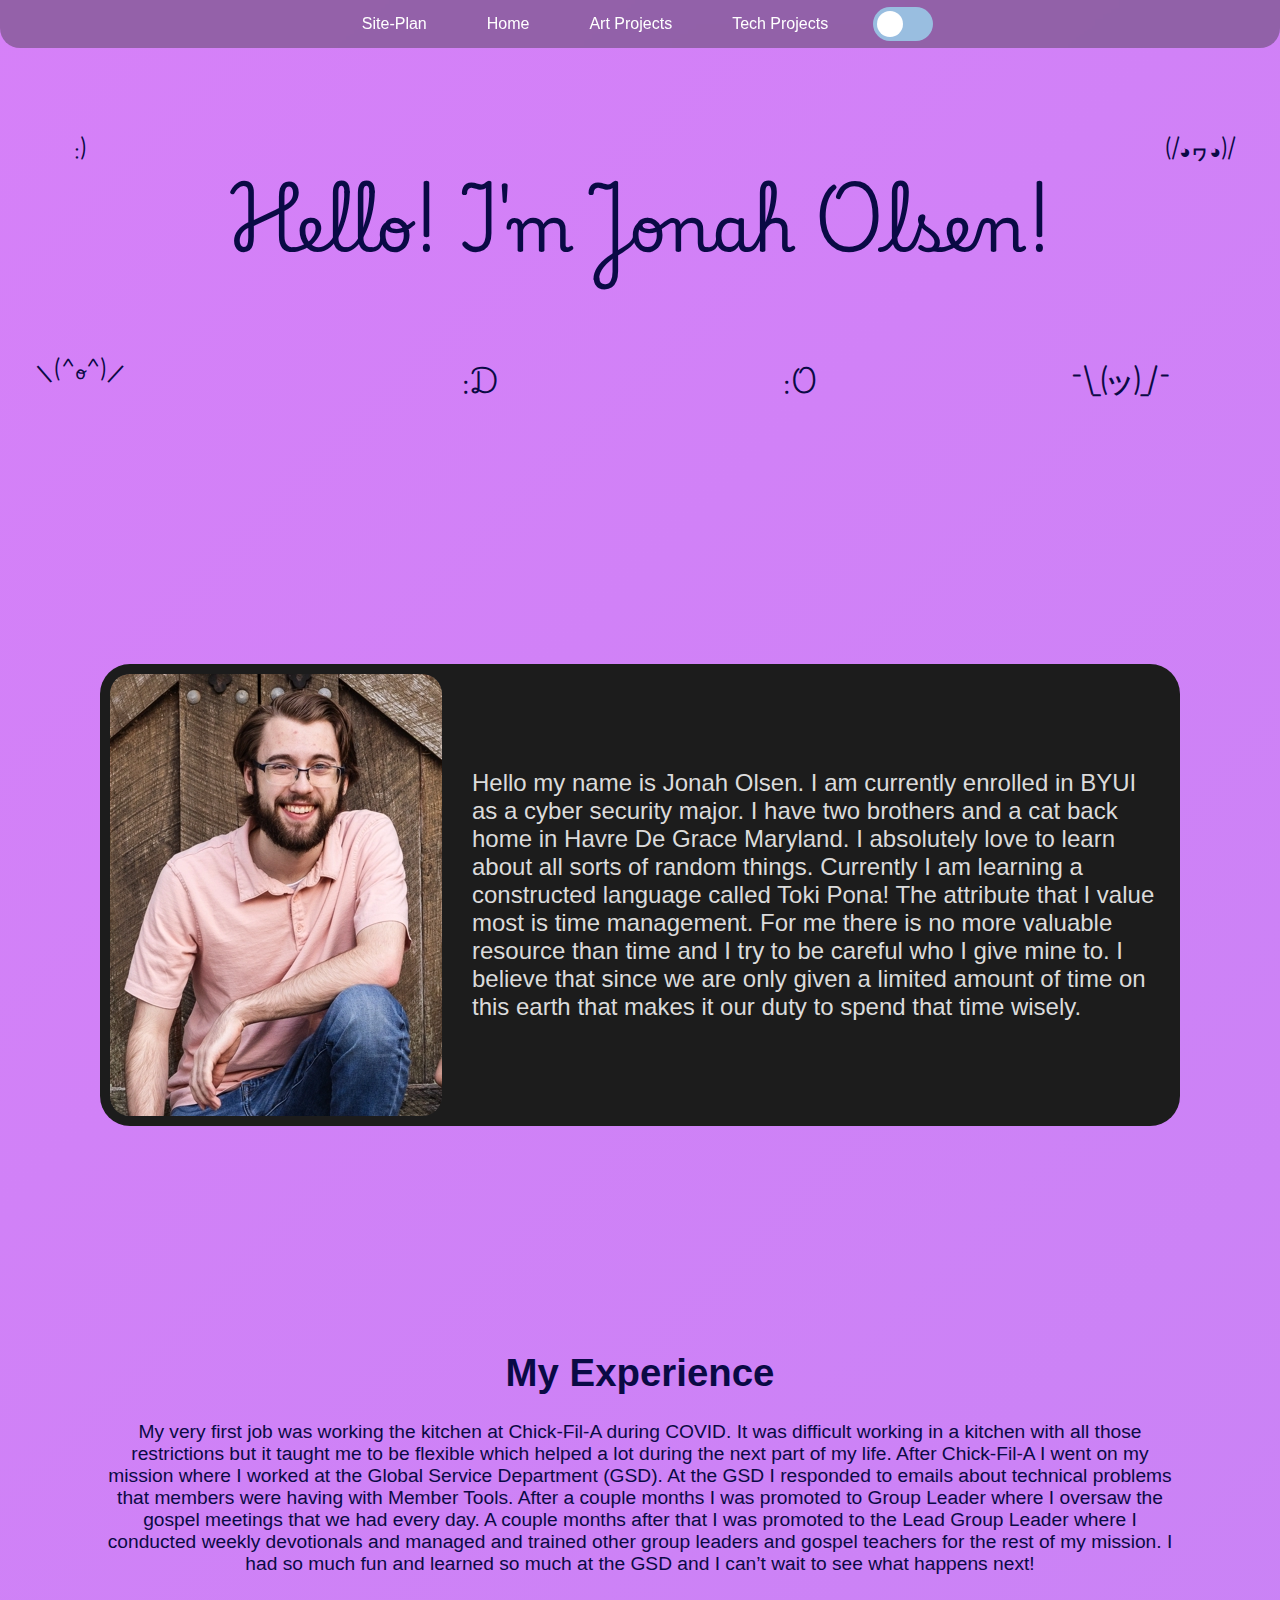
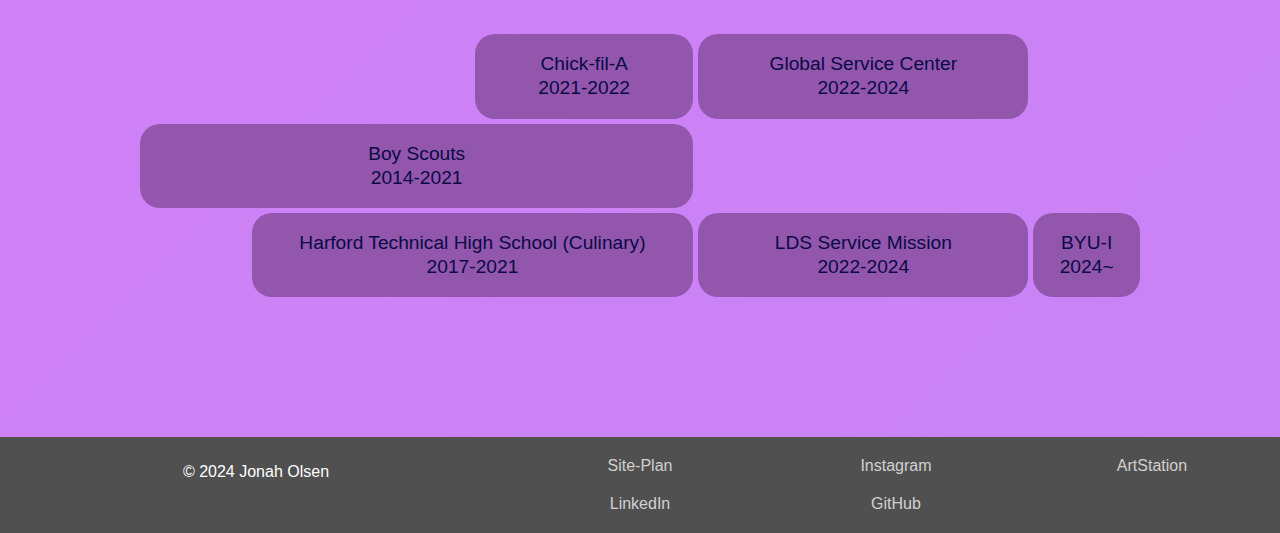
==== commit 34bb8344: "made header a little clearer" ====
--- a/index.html
+++ b/index.html
@@ -19,7 +19,7 @@
         <!-- <a class="logo" href="index.html"><img src="images/logo.png" alt="JonahOlsen.com"></a> -->
         <nav>
             <a href="site-plan.html">Site-Plan</a>
-            <a href="writing/index.html">Writing Projects</a>
+            <a href="../index.html">Home</a>
             <a href="art/index.html">Art Projects</a>
             <a href="tech/index.html">Tech Projects</a>
 
